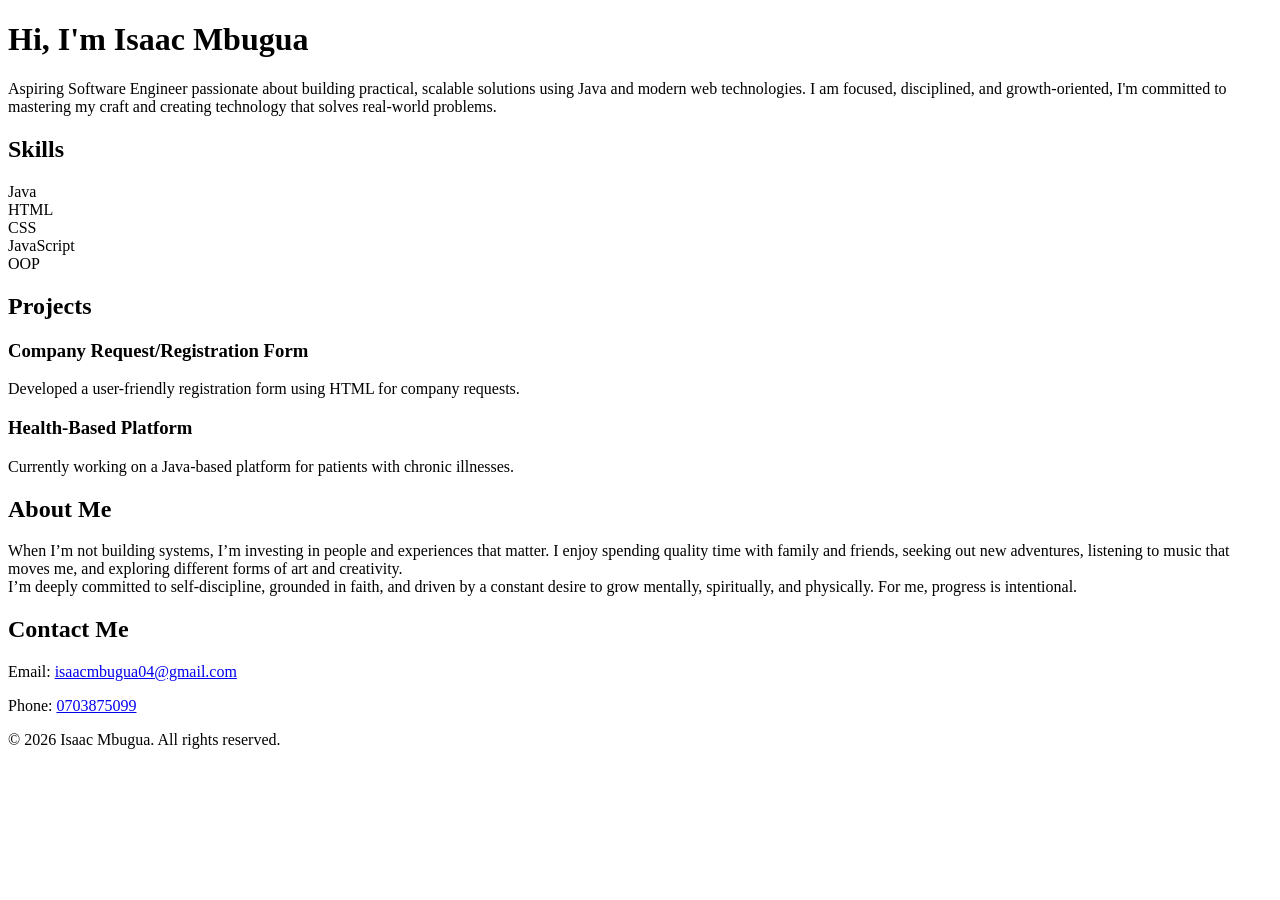
==== index.html @ e2ed7910 "Update and rename My Portfolio.html to index.html" ====
<!DOCTYPE html>
<html lang="en">

<head>
    <meta charset="UTF-8">
    <meta name="viewport" content="width=device-width, initial-scale=1.0">
    <title>Isaac Mbugua | Portfolio</title>
    <link rel="stylesheet" href="style.css">
</head>

<body>
    <!-- Header / Hero Section -->
    <header>
        <div class="container header-container">
            <div class="intro">
                <h1>Hi, I'm <span>Isaac Mbugua</span></h1>
                <p>Aspiring Software Engineer passionate about building practical, scalable solutions using Java and
                    modern web technologies. I am focused, disciplined, and growth-oriented, I'm committed to mastering
                    my craft and creating technology that solves real-world problems.</p>
            </div>
        </div>
    </header>

    <!-- Skills Section -->
    <section id="skills">
        <div class="container">
            <h2>Skills</h2>
            <div class="skills-grid">
                <div class="skill">Java</div>
                <div class="skill">HTML</div>
                <div class="skill">CSS</div>
                <div class="skill">JavaScript</div>
                <div class="skill">OOP</div>
            </div>
        </div>
    </section>

    <!-- Projects Section -->
    <section id="projects">
        <div class="container">
            <h2>Projects</h2>
            <div class="project-card">
                <h3>Company Request/Registration Form</h3>
                <p>Developed a user-friendly registration form using HTML for company requests.</p>
            </div>
            <div class="project-card">
                <h3>Health-Based Platform</h3>
                <p>Currently working on a Java-based platform for patients with chronic illnesses.</p>
            </div>
        </div>
    </section>

    <!-- About Me Section -->
    <section id="about">
        <div class="container about-container">
            <h2>About Me</h2>
            <p>When I’m not building systems, I’m investing in people and experiences that matter. I enjoy spending
                quality time with family and friends, seeking out new adventures, listening to music that moves me, and
                exploring different forms of art and creativity. <br>
                I’m deeply committed to self-discipline, grounded in faith, and driven by a constant desire to grow
                mentally, spiritually, and physically. For me, progress is intentional.</p>
        </div>
    </section>

    <!-- Contact Section -->
    <section id="contact">
        <div class="container">
            <h2>Contact Me</h2>
            <p>Email: <a href="mailto:isaacmbugua04@gmail.com">isaacmbugua04@gmail.com</a></p>
            <p>Phone: <a href="tel:+254703875099">0703875099</a></p>
        </div>
    </section>

    <!-- Footer -->
    <footer>
        <p>&copy; 2026 Isaac Mbugua. All rights reserved.</p>
    </footer>
</body>


</html>
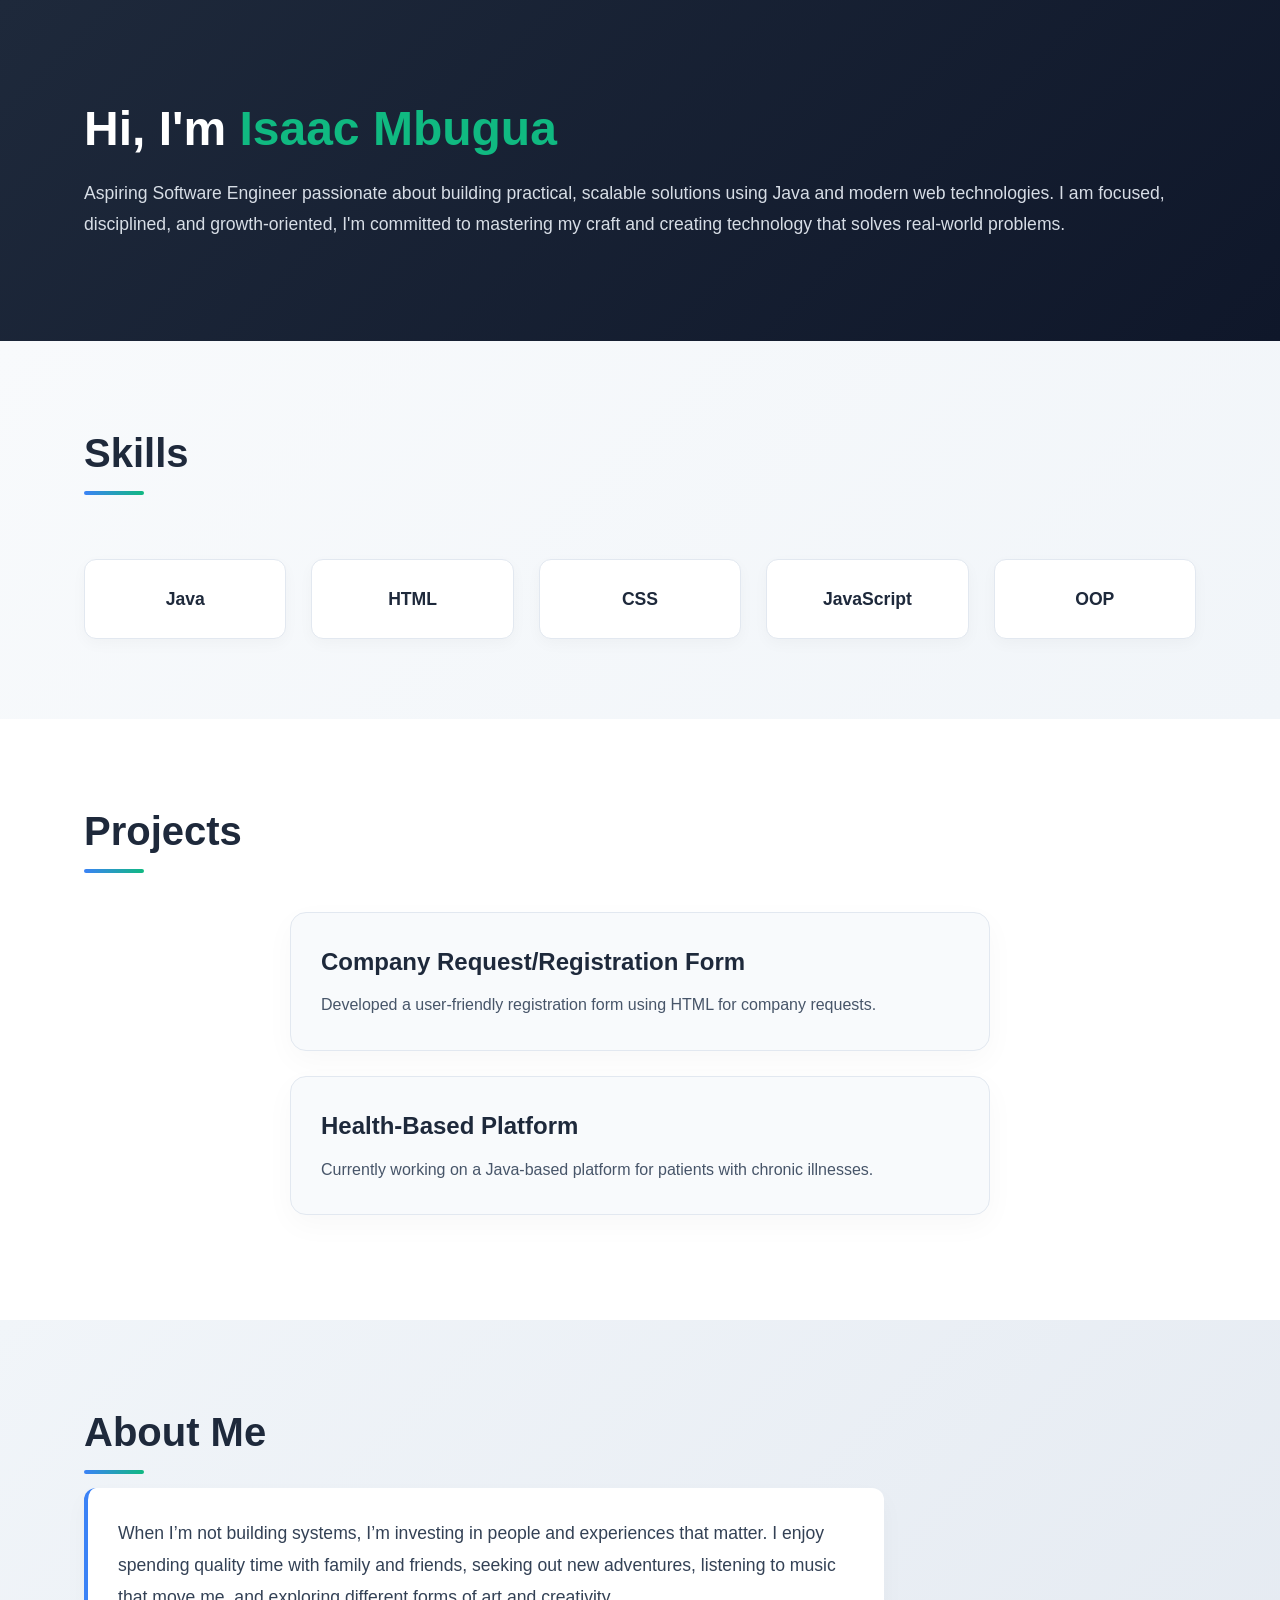
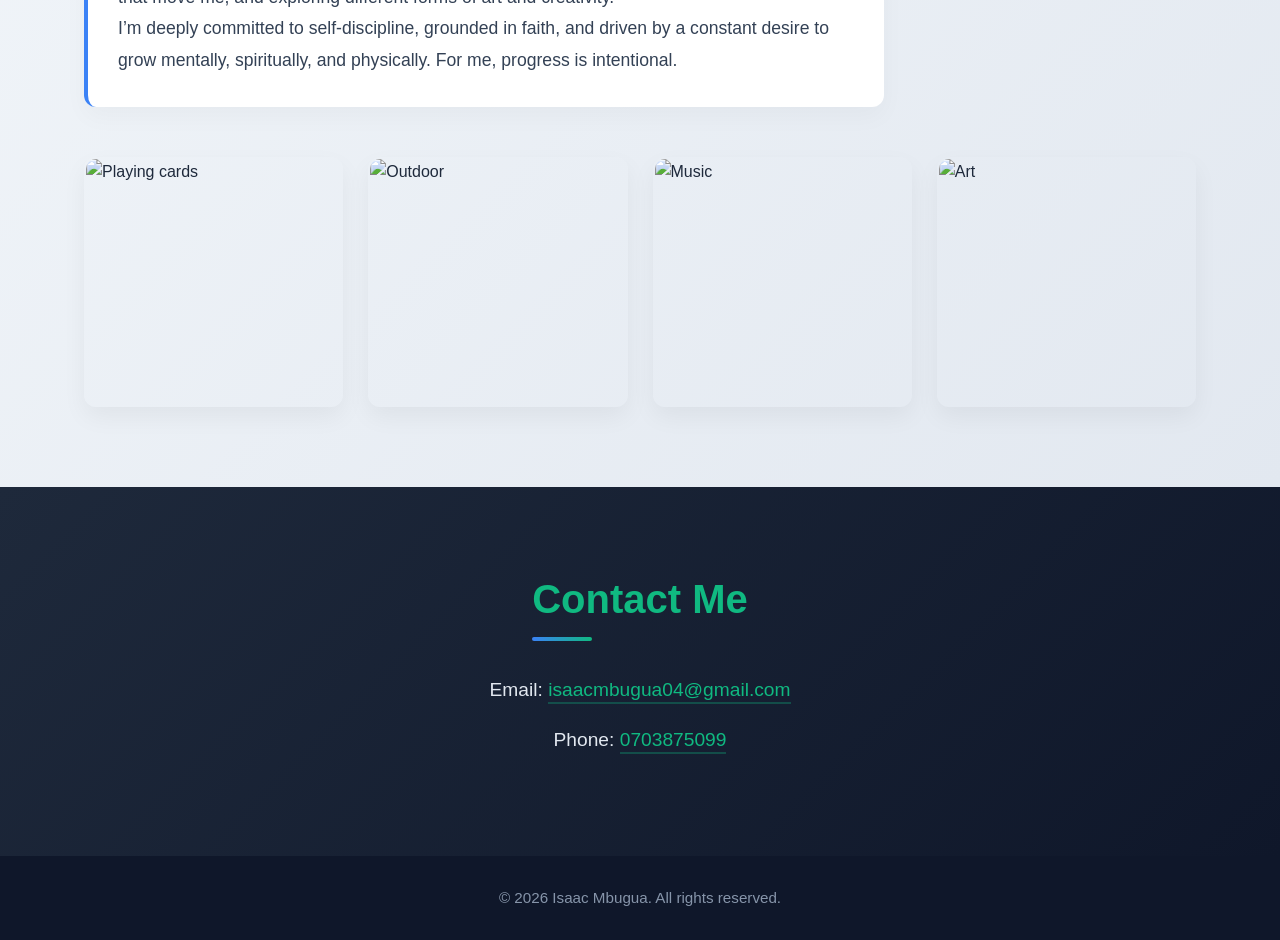
==== commit 0c5bbfe9: "Update and rename index.html.html to index.html" ====
--- a/index.html
+++ b/index.html
@@ -1,15 +1,280 @@
 <!DOCTYPE html>
-<html lang="en">
+<html lang="en"> 
 
 <head>
     <meta charset="UTF-8">
     <meta name="viewport" content="width=device-width, initial-scale=1.0">
     <title>Isaac Mbugua | Portfolio</title>
-    <link rel="stylesheet" href="style.css">
+    <style>
+    * {
+    margin: 0;
+    padding: 0;
+    box-sizing: border-box;
+    font-family: 'Inter', -apple-system, BlinkMacSystemFont, 'Segoe UI', sans-serif;
+}
+
+body {
+    line-height: 1.6;
+    color: #2c3e50; 
+    background: #f0f4f8; 
+    scroll-behavior: smooth;
+}
+
+.container {
+    width: 90%;
+    max-width: 1200px;
+    margin: 0 auto;
+    padding: 0 20px;
+}
+
+h2 {
+    font-size: 2.5rem;
+    font-weight: 600;
+    margin-bottom: 1.5rem;
+    position: relative;
+    display: inline-block;
+    color: #1e293b; 
+}
+
+h2::after {
+    content: '';
+    position: absolute;
+    bottom: -10px;
+    left: 0;
+    width: 60px;
+    height: 4px;
+    background: linear-gradient(to right, #3b82f6, #10b981); 
+    border-radius: 2px;
+}
+
+section {
+    padding: 80px 0;
+}
+
+header {
+    background: linear-gradient(135deg, #1e293b 0%, #0f172a 100%); 
+    color: white;
+    padding: 100px 0;
+}
+
+.header-container {
+    display: flex;
+    flex-wrap: wrap;
+    justify-content: space-between;
+    align-items: center;
+    gap: 50px;
+}
+
+.intro {
+    flex: 1;
+    min-width: 300px;
+}
+
+.intro h1 {
+    font-size: 3rem;
+    font-weight: 700;
+    line-height: 1.2;
+    margin-bottom: 1rem;
+}
+
+.intro h1 span {
+    color: #10b981; 
+}
+
+.intro p {
+    font-size: 1.1rem;
+    opacity: 0.95;
+    line-height: 1.8;
+    margin-top: 20px;
+    color: #e2e8f0; 
+}
+
+.home-image {
+    flex: 1;
+    min-width: 280px;
+    display: flex;
+    justify-content: center;
+    align-items: center;
+}
+
+.home-image img {
+    width: 100%;
+    max-width: 350px;
+    height: 350px;
+    border-radius: 50%;
+    object-fit: cover;
+    border: 4px solid #10b981; 
+    box-shadow: 0 20px 40px rgba(0, 0, 0, 0.3);
+    transition: all 0.3s ease;
+}
+
+.home-image img:hover {
+    transform: scale(1.05);
+        border-color: #3b82f6; 
+    }
+
+#skills {
+    background: linear-gradient(135deg, #f8fafc 0%, #f1f5f9 100%); 
+    text-align: left;
+}
+
+.skills-grid {
+    display: grid;
+    grid-template-columns: repeat(auto-fit, minmax(150px, 1fr));
+    gap: 25px;
+    margin-top: 50px;
+}
+
+.skill {
+    background: white;
+    padding: 25px 15px;
+    border-radius: 12px;
+    font-weight: 600;
+    font-size: 1.1rem;
+    color: #1e293b; 
+    box-shadow: 0 5px 15px rgba(0, 0, 0, 0.03);
+    transition: all 0.3s ease;
+    border: 1px solid #e2e8f0;
+    text-align: center;
+}
+
+.skill:hover {
+    transform: translateY(-5px);
+    box-shadow: 0 10px 25px rgba(59, 130, 246, 0.15);
+    background: white;
+    border-color: #10b981; 
+    color: #10b981;
+}
+
+#projects {
+    background: #ffffff;
+}
+
+.project-card {
+    background: #f8fafc;
+    border-radius: 16px;
+    padding: 30px;
+    margin: 25px auto;
+    max-width: 700px;
+    box-shadow: 0 10px 30px rgba(0, 0, 0, 0.03);
+    transition: all 0.3s ease;
+    border: 1px solid #e2e8f0;
+}
+
+.project-card:hover {
+    transform: translateY(-5px);
+    box-shadow: 0 20px 40px rgba(16, 185, 129, 0.15); 
+    border-color: #3b82f6; 
+}
+
+.project-card h3 {
+    font-size: 1.5rem;
+    color: #1e293b;
+    margin-bottom: 10px;
+}
+
+.project-card p {
+    color: #475569; 
+    line-height: 1.8;
+}
+
+#about {
+    background: linear-gradient(135deg, #f1f5f9 0%, #e2e8f0 100%); 
+    color: #1e293b;
+}
+
+#about h2 {
+    color: #1e293b;
+}
+
+#about > .container > p {
+    font-size: 1.1rem;
+    color: #334155;
+    max-width: 800px;
+    line-height: 1.8;
+    margin-bottom: 50px;
+    background: white;
+    padding: 30px;
+    border-radius: 12px;
+    border-left: 4px solid #3b82f6; 
+    box-shadow: 0 10px 25px rgba(0, 0, 0, 0.03);
+}
+
+.about-images {
+    display: grid;
+    grid-template-columns: repeat(4, 1fr);
+    gap: 25px;
+    margin-top: 40px;
+}
+
+.about-images img {
+    width: 100%;
+    height: 250px;
+    object-fit: cover;
+    border-radius: 12px;
+    box-shadow: 0 10px 25px rgba(0, 0, 0, 0.05);
+    transition: all 0.3s ease;
+    border: 2px solid transparent;
+}
+
+.about-images img:hover {
+    transform: translateY(-8px);
+    box-shadow: 0 20px 35px rgba(59, 130, 246, 0.2); 
+    border-color: #10b981; 
+}
+
+/* Contact Section */
+#contact {
+    background: linear-gradient(135deg, #1e293b 0%, #0f172a 100%); 
+    color: white;
+    text-align: center;
+}
+
+#contact h2 {
+    color: #10b981; 
+}
+
+#contact h2::after {
+    background: linear-gradient(to right, #3b82f6, #10b981);
+}
+
+#contact p {
+    font-size: 1.2rem;
+    margin: 20px 0;
+    color: #e2e8f0;
+}
+
+#contact a {
+    color: #10b981; 
+    text-decoration: none;
+    border-bottom: 2px solid rgba(16, 185, 129, 0.3);
+    padding-bottom: 2px;
+    transition: all 0.3s ease;
+}
+
+#contact a:hover {
+    border-bottom-color: #3b82f6; 
+    color: #3b82f6;
+}
+
+/* Footer */
+footer {
+    background: #0f172a; 
+    color: #94a3b8; 
+    text-align: center;
+    padding: 30px 0;
+}
+
+footer p {
+    opacity: 0.9;
+    font-size: 0.95rem;
+}
+</style> 
+
 </head>
 
 <body>
-    <!-- Header / Hero Section -->
+   
     <header>
         <div class="container header-container">
             <div class="intro">
@@ -17,7 +282,7 @@
                 <p>Aspiring Software Engineer passionate about building practical, scalable solutions using Java and
                     modern web technologies. I am focused, disciplined, and growth-oriented, I'm committed to mastering
                     my craft and creating technology that solves real-world problems.</p>
-            </div>
+                </div>
         </div>
     </header>
 
@@ -55,11 +320,21 @@
         <div class="container about-container">
             <h2>About Me</h2>
             <p>When I’m not building systems, I’m investing in people and experiences that matter. I enjoy spending
-                quality time with family and friends, seeking out new adventures, listening to music that moves me, and
+                quality time with family and friends, seeking out new adventures, listening to music that move me, and
                 exploring different forms of art and creativity. <br>
                 I’m deeply committed to self-discipline, grounded in faith, and driven by a constant desire to grow
                 mentally, spiritually, and physically. For me, progress is intentional.</p>
-        </div>
+            
+            <div class="about-images">
+                <img src="about 1.jpg" alt="Playing cards">
+                <img src="about 2.jpg" alt="Outdoor">
+                <img src="about 3.jpg" alt="Music">
+                <img src="about 4.jpg" alt="Art">
+
+    </div>
+
+</section>
+            </div>
     </section>
 
     <!-- Contact Section -->
@@ -77,5 +352,4 @@
     </footer>
 </body>
 
-
 </html>
